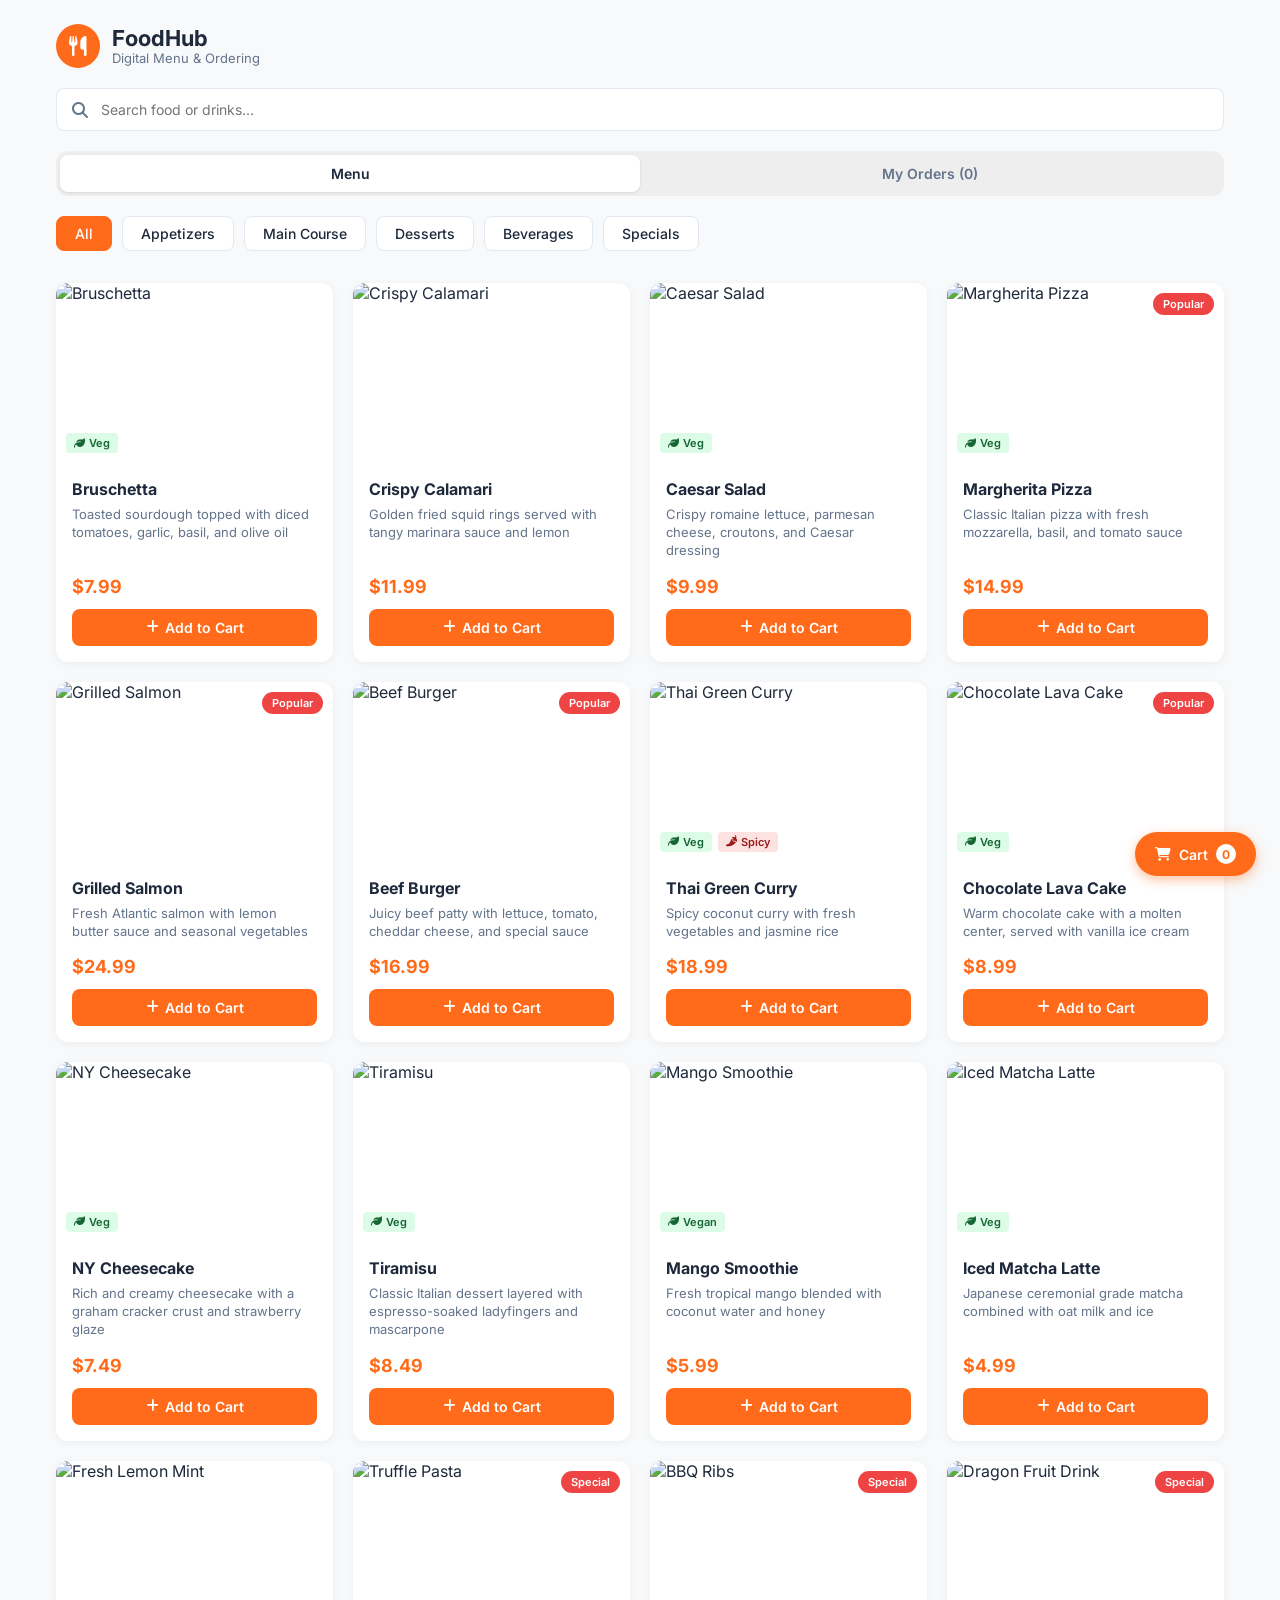
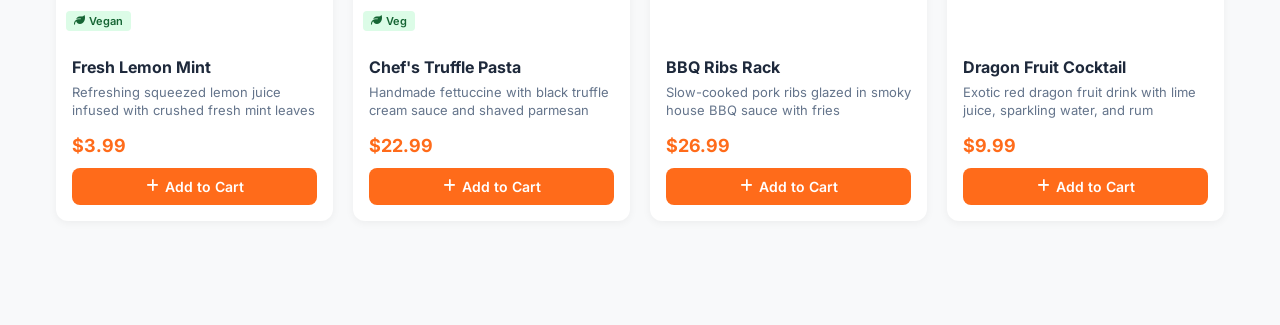
==== index-create-home-page.html @ 8c5c8119 "this is home page" ====
<!DOCTYPE html>
<html lang="en">
<head>
    <meta charset="UTF-8">
    <meta name="viewport" content="width=device-width, initial-scale=1.0">
    <title>FoodHub - Digital Menu & Ordering</title>
    <!-- Font Awesome for Icons -->
    <link rel="stylesheet" href="https://cdnjs.cloudflare.com/ajax/libs/font-awesome/6.4.0/css/all.min.css">
    <!-- Google Fonts -->
    <link href="https://fonts.googleapis.com/css2?family=Inter:wght@400;500;600;700&display=swap" rel="stylesheet">
    <!-- QRCode.js Library -->
    <script src="https://cdnjs.cloudflare.com/ajax/libs/qrcodejs/1.0.0/qrcode.min.js"></script>
    
    <style>
        :root {
            --primary-orange: #ff6b1a;
            --primary-hover: #e0550b;
            --bg-light: #f8f9fa;
            --card-bg: #ffffff;
            --text-dark: #1e293b;
            --text-muted: #64748b;
            --border-color: #e2e8f0;
            --tag-green-bg: #dcfce7;
            --tag-green-text: #166534;
            --tag-red-bg: #fee2e2;
            --tag-red-text: #991b1b;
        }

        * {
            box-sizing: border-box;
            margin: 0;
            padding: 0;
            font-family: 'Inter', sans-serif;
        }

        body {
            background-color: var(--bg-light);
            color: var(--text-dark);
            padding-bottom: 80px;
        }

        .container {
            max-width: 1200px;
            margin: 0 auto;
            padding: 24px 16px;
        }

        /* Header */
        .brand-header {
            display: flex;
            align-items: center;
            gap: 12px;
            margin-bottom: 20px;
        }

        .brand-icon {
            background-color: var(--primary-orange);
            color: #fff;
            width: 44px;
            height: 44px;
            border-radius: 50%;
            display: flex;
            align-items: center;
            justify-content: center;
            font-size: 20px;
        }

        .brand-text h1 {
            font-size: 22px;
            font-weight: 700;
            line-height: 1.1;
        }

        .brand-text p {
            font-size: 13px;
            color: var(--text-muted);
        }

        /* Search Bar */
        .search-container {
            position: relative;
            margin-bottom: 20px;
        }

        .search-container i {
            position: absolute;
            left: 16px;
            top: 50%;
            transform: translateY(-50%);
            color: var(--text-muted);
        }

        .search-input {
            width: 100%;
            padding: 12px 16px 12px 44px;
            border: 1px solid var(--border-color);
            border-radius: 8px;
            font-size: 14px;
            outline: none;
            background: #fff;
        }

        .search-input:focus {
            border-color: var(--primary-orange);
        }

        /* Navigation Switch */
        .top-nav {
            display: flex;
            background-color: #eee;
            border-radius: 12px;
            padding: 4px;
            margin-bottom: 20px;
        }

        .top-nav-btn {
            flex: 1;
            padding: 10px;
            border: none;
            background: transparent;
            font-size: 14px;
            font-weight: 600;
            color: var(--text-muted);
            cursor: pointer;
            border-radius: 8px;
            transition: background 0.2s;
        }

        .top-nav-btn.active {
            background-color: #fff;
            color: var(--text-dark);
            box-shadow: 0 1px 3px rgba(0,0,0,0.1);
        }

        /* Category Filter Tags */
        .categories {
            display: flex;
            gap: 10px;
            overflow-x: auto;
            margin-bottom: 28px;
            padding-bottom: 4px;
        }

        .category-btn {
            padding: 8px 18px;
            border: 1px solid var(--border-color);
            background-color: #fff;
            border-radius: 8px;
            font-size: 14px;
            font-weight: 500;
            color: var(--text-dark);
            cursor: pointer;
            white-space: nowrap;
        }

        .category-btn.active {
            background-color: var(--primary-orange);
            color: #fff;
            border-color: var(--primary-orange);
        }

        /* Grid Layout */
        .grid {
            display: grid;
            grid-template-columns: repeat(auto-fill, minmax(260px, 1fr));
            gap: 20px;
        }

        .no-results {
            grid-column: 1 / -1;
            text-align: center;
            padding: 40px;
            color: var(--text-muted);
            font-size: 16px;
            display: none;
        }

        /* Card Component */
        .card {
            background-color: var(--card-bg);
            border-radius: 12px;
            overflow: hidden;
            box-shadow: 0 2px 8px rgba(0,0,0,0.05);
            display: flex;
            flex-direction: column;
        }

        .card-img-container {
            position: relative;
            height: 180px;
            width: 100%;
        }

        .card-img-container img {
            width: 100%;
            height: 100%;
            object-fit: cover;
        }

        .popular-badge {
            position: absolute;
            top: 10px;
            right: 10px;
            background-color: #ef4444;
            color: #fff;
            font-size: 11px;
            font-weight: 600;
            padding: 4px 10px;
            border-radius: 12px;
        }

        .tags-container {
            position: absolute;
            bottom: 10px;
            left: 10px;
            display: flex;
            gap: 6px;
        }

        .tag {
            font-size: 11px;
            font-weight: 600;
            padding: 3px 8px;
            border-radius: 4px;
            display: flex;
            align-items: center;
            gap: 4px;
        }

        .tag-veg {
            background-color: var(--tag-green-bg);
            color: var(--tag-green-text);
        }

        .tag-spicy {
            background-color: var(--tag-red-bg);
            color: var(--tag-red-text);
        }

        .card-body {
            padding: 16px;
            display: flex;
            flex-direction: column;
            flex-grow: 1;
        }

        .card-title {
            font-size: 16px;
            font-weight: 700;
            margin-bottom: 6px;
        }

        .card-desc {
            font-size: 13px;
            color: var(--text-muted);
            margin-bottom: 16px;
            line-height: 1.4;
            flex-grow: 1;
        }

        .card-price {
            font-size: 18px;
            font-weight: 700;
            color: var(--primary-orange);
            margin-bottom: 12px;
        }

        .add-to-cart-btn {
            width: 100%;
            padding: 10px;
            background-color: var(--primary-orange);
            color: #fff;
            border: none;
            border-radius: 8px;
            font-size: 14px;
            font-weight: 600;
            cursor: pointer;
            display: flex;
            align-items: center;
            justify-content: center;
            gap: 6px;
            transition: background 0.2s;
        }

        .add-to-cart-btn:hover {
            background-color: var(--primary-hover);
        }

        /* Floating Cart */
        .floating-cart {
            position: fixed;
            bottom: 24px;
            right: 24px;
            background-color: var(--primary-orange);
            color: #fff;
            border: none;
            padding: 12px 20px;
            border-radius: 24px;
            font-size: 14px;
            font-weight: 600;
            display: flex;
            align-items: center;
            gap: 8px;
            box-shadow: 0 4px 12px rgba(255, 107, 26, 0.4);
            cursor: pointer;
            z-index: 10;
            transition: transform 0.2s;
        }

        .floating-cart:hover {
            transform: translateY(-2px);
        }

        .cart-badge {
            background-color: #fff;
            color: var(--primary-orange);
            border-radius: 50%;
            width: 20px;
            height: 20px;
            display: flex;
            align-items: center;
            justify-content: center;
            font-size: 12px;
            font-weight: 700;
        }

        /* Cart Overlay Sidebar */
        .cart-overlay {
            position: fixed;
            top: 0;
            left: 0;
            width: 100%;
            height: 100%;
            background: rgba(0, 0, 0, 0.5);
            display: none;
            justify-content: flex-end;
            z-index: 100;
        }

        .cart-overlay.active {
            display: flex;
        }

        .cart-sidebar {
            width: 100%;
            max-width: 400px;
            background-color: #fff;
            height: 100%;
            display: flex;
            flex-direction: column;
            padding: 20px;
            box-shadow: -2px 0 10px rgba(0,0,0,0.1);
        }

        .cart-header {
            display: flex;
            justify-content: space-between;
            align-items: center;
            border-bottom: 1px solid var(--border-color);
            padding-bottom: 12px;
            margin-bottom: 16px;
        }

        .close-cart {
            background: none;
            border: none;
            font-size: 20px;
            cursor: pointer;
            color: var(--text-muted);
        }

        .cart-items {
            flex: 1;
            overflow-y: auto;
            display: flex;
            flex-direction: column;
            gap: 12px;
        }

        .cart-item {
            display: flex;
            justify-content: space-between;
            align-items: center;
            padding: 10px;
            background-color: var(--bg-light);
            border-radius: 8px;
        }

        .cart-item-info h4 {
            font-size: 14px;
        }

        .cart-item-info p {
            font-size: 12px;
            color: var(--primary-orange);
            font-weight: 600;
        }

        .cart-item-controls {
            display: flex;
            align-items: center;
            gap: 8px;
        }

        .cart-item-controls button {
            width: 24px;
            height: 24px;
            border-radius: 4px;
            border: 1px solid var(--border-color);
            background: #fff;
            cursor: pointer;
            font-weight: bold;
        }

        .empty-cart-msg {
            text-align: center;
            color: var(--text-muted);
            margin-top: 40px;
            font-size: 14px;
        }

        .cart-footer {
            border-top: 1px solid var(--border-color);
            padding-top: 16px;
            margin-top: 16px;
        }

        .summary-row {
            display: flex;
            justify-content: space-between;
            font-size: 14px;
            margin-bottom: 8px;
        }

        .summary-row.total {
            font-weight: 700;
            font-size: 16px;
            color: var(--text-dark);
            margin-top: 12px;
        }

        .checkout-btn {
            width: 100%;
            padding: 12px;
            background-color: var(--primary-orange);
            color: #fff;
            border: none;
            border-radius: 8px;
            font-size: 15px;
            font-weight: 600;
            cursor: pointer;
            margin-top: 12px;
        }

        .checkout-btn:hover {
            background-color: var(--primary-hover);
        }

        /* Modal Styles */
        .modal-overlay {
            position: fixed;
            top: 0;
            left: 0;
            width: 100%;
            height: 100%;
            background: rgba(0, 0, 0, 0.6);
            display: none;
            align-items: center;
            justify-content: center;
            z-index: 200;
        }

        .modal-overlay.active {
            display: flex;
        }

        .modal-card {
            background: #fff;
            border-radius: 16px;
            width: 90%;
            max-width: 420px;
            padding: 24px;
            position: relative;
            box-shadow: 0 10px 25px rgba(0,0,0,0.15);
            text-align: center;
        }

        .modal-close {
            position: absolute;
            top: 16px;
            right: 16px;
            background: none;
            border: none;
            font-size: 20px;
            cursor: pointer;
            color: var(--text-muted);
        }

        .modal-title {
            font-size: 18px;
            font-weight: 700;
            margin-bottom: 4px;
        }

        .modal-subtitle {
            font-size: 13px;
            color: var(--text-muted);
            margin-bottom: 20px;
        }

        .qr-wrapper {
            background: #f8f9fa;
            border: 1px dashed var(--border-color);
            border-radius: 12px;
            padding: 20px;
            display: flex;
            flex-direction: column;
            align-items: center;
            justify-content: center;
            margin-bottom: 16px;
        }

        #qrcode img {
            margin: 0 auto;
            border-radius: 8px;
        }

        .qr-amount {
            font-size: 22px;
            font-weight: 700;
            color: var(--primary-orange);
            margin-top: 12px;
        }

        .pay-instructions {
            font-size: 12px;
            color: var(--text-muted);
            margin-bottom: 20px;
        }

        .confirm-pay-btn {
            width: 100%;
            padding: 12px;
            background-color: #10b981;
            color: #fff;
            border: none;
            border-radius: 8px;
            font-size: 15px;
            font-weight: 600;
            cursor: pointer;
            transition: background 0.2s;
        }

        .confirm-pay-btn:hover {
            background-color: #059669;
        }
    </style>
</head>
<body>

    <div class="container">
        <!-- Header -->
        <header class="brand-header">
            <div class="brand-icon">
                <i class="fa-solid fa-utensils"></i>
            </div>
            <div class="brand-text">
                <h1>FoodHub</h1>
                <p>Digital Menu & Ordering</p>
            </div>
        </header>

        <!-- Search Bar -->
        <div class="search-container">
            <i class="fa-solid fa-magnifying-glass"></i>
            <input type="text" id="searchInput" class="search-input" placeholder="Search food or drinks...">
        </div>

        <!-- Top Navigation -->
        <nav class="top-nav">
            <button class="top-nav-btn active">Menu</button>
            <button class="top-nav-btn" id="navOrdersBtn">My Orders (<span class="cart-count">0</span>)</button>
        </nav>

        <!-- Category Filters -->
        <div class="categories">
            <button class="category-btn active" data-category="All">All</button>
            <button class="category-btn" data-category="Appetizers">Appetizers</button>
            <button class="category-btn" data-category="Main Course">Main Course</button>
            <button class="category-btn" data-category="Desserts">Desserts</button>
            <button class="category-btn" data-category="Beverages">Beverages</button>
            <button class="category-btn" data-category="Specials">Specials</button>
        </div>

        <!-- Food & Drinks Grid -->
        <main class="grid" id="foodGrid">
            
            <!-- Appetizers -->
            <div class="card" data-id="1" data-category="Appetizers" data-title="Bruschetta" data-price="7.99">
                <div class="card-img-container">
                    <img src="https://images.unsplash.com/photo-1572656631137-7935297eff55?auto=format&fit=crop&w=500&q=80" alt="Bruschetta">
                    <div class="tags-container">
                        <span class="tag tag-veg"><i class="fa-solid fa-leaf"></i> Veg</span>
                    </div>
                </div>
                <div class="card-body">
                    <h2 class="card-title">Bruschetta</h2>
                    <p class="card-desc">Toasted sourdough topped with diced tomatoes, garlic, basil, and olive oil</p>
                    <div class="card-price">$7.99</div>
                    <button class="add-to-cart-btn"><i class="fa-solid fa-plus"></i> Add to Cart</button>
                </div>
            </div>

            <div class="card" data-id="2" data-category="Appetizers" data-title="Crispy Calamari" data-price="11.99">
                <div class="card-img-container">
                    <img src="https://images.unsplash.com/photo-1599488615731-7e5c2823ff28?auto=format&fit=crop&w=500&q=80" alt="Crispy Calamari">
                </div>
                <div class="card-body">
                    <h2 class="card-title">Crispy Calamari</h2>
                    <p class="card-desc">Golden fried squid rings served with tangy marinara sauce and lemon</p>
                    <div class="card-price">$11.99</div>
                    <button class="add-to-cart-btn"><i class="fa-solid fa-plus"></i> Add to Cart</button>
                </div>
            </div>

            <div class="card" data-id="3" data-category="Appetizers" data-title="Caesar Salad" data-price="9.99">
                <div class="card-img-container">
                    <img src="https://images.unsplash.com/photo-1546793665-c74683f339c1?auto=format&fit=crop&w=500&q=80" alt="Caesar Salad">
                    <div class="tags-container">
                        <span class="tag tag-veg"><i class="fa-solid fa-leaf"></i> Veg</span>
                    </div>
                </div>
                <div class="card-body">
                    <h2 class="card-title">Caesar Salad</h2>
                    <p class="card-desc">Crispy romaine lettuce, parmesan cheese, croutons, and Caesar dressing</p>
                    <div class="card-price">$9.99</div>
                    <button class="add-to-cart-btn"><i class="fa-solid fa-plus"></i> Add to Cart</button>
                </div>
            </div>

            <!-- Main Course -->
            <div class="card" data-id="4" data-category="Main Course" data-title="Margherita Pizza" data-price="14.99">
                <div class="card-img-container">
                    <img src="https://images.unsplash.com/photo-1604382354936-07c5d9983bd3?auto=format&fit=crop&w=500&q=80" alt="Margherita Pizza">
                    <span class="popular-badge">Popular</span>
                    <div class="tags-container">
                        <span class="tag tag-veg"><i class="fa-solid fa-leaf"></i> Veg</span>
                    </div>
                </div>
                <div class="card-body">
                    <h2 class="card-title">Margherita Pizza</h2>
                    <p class="card-desc">Classic Italian pizza with fresh mozzarella, basil, and tomato sauce</p>
                    <div class="card-price">$14.99</div>
                    <button class="add-to-cart-btn"><i class="fa-solid fa-plus"></i> Add to Cart</button>
                </div>
            </div>

            <div class="card" data-id="5" data-category="Main Course" data-title="Grilled Salmon" data-price="24.99">
                <div class="card-img-container">
                    <img src="https://images.unsplash.com/photo-1467003909585-2f8a72700288?auto=format&fit=crop&w=500&q=80" alt="Grilled Salmon">
                    <span class="popular-badge">Popular</span>
                </div>
                <div class="card-body">
                    <h2 class="card-title">Grilled Salmon</h2>
                    <p class="card-desc">Fresh Atlantic salmon with lemon butter sauce and seasonal vegetables</p>
                    <div class="card-price">$24.99</div>
                    <button class="add-to-cart-btn"><i class="fa-solid fa-plus"></i> Add to Cart</button>
                </div>
            </div>

            <div class="card" data-id="6" data-category="Main Course" data-title="Beef Burger" data-price="16.99">
                <div class="card-img-container">
                    <img src="https://images.unsplash.com/photo-1568901346375-23c9450c58cd?auto=format&fit=crop&w=500&q=80" alt="Beef Burger">
                    <span class="popular-badge">Popular</span>
                </div>
                <div class="card-body">
                    <h2 class="card-title">Beef Burger</h2>
                    <p class="card-desc">Juicy beef patty with lettuce, tomato, cheddar cheese, and special sauce</p>
                    <div class="card-price">$16.99</div>
                    <button class="add-to-cart-btn"><i class="fa-solid fa-plus"></i> Add to Cart</button>
                </div>
            </div>

            <div class="card" data-id="7" data-category="Main Course" data-title="Thai Green Curry" data-price="18.99">
                <div class="card-img-container">
                    <img src="https://images.unsplash.com/photo-1455619452474-d2be8b1e70cd?auto=format&fit=crop&w=500&q=80" alt="Thai Green Curry">
                    <div class="tags-container">
                        <span class="tag tag-veg"><i class="fa-solid fa-leaf"></i> Veg</span>
                        <span class="tag tag-spicy"><i class="fa-solid fa-pepper-hot"></i> Spicy</span>
                    </div>
                </div>
                <div class="card-body">
                    <h2 class="card-title">Thai Green Curry</h2>
                    <p class="card-desc">Spicy coconut curry with fresh vegetables and jasmine rice</p>
                    <div class="card-price">$18.99</div>
                    <button class="add-to-cart-btn"><i class="fa-solid fa-plus"></i> Add to Cart</button>
                </div>
            </div>

            <!-- Desserts -->
            <div class="card" data-id="8" data-category="Desserts" data-title="Chocolate Lava Cake" data-price="8.99">
                <div class="card-img-container">
                    <img src="https://images.unsplash.com/photo-1606313564200-e75d5e30476c?auto=format&fit=crop&w=500&q=80" alt="Chocolate Lava Cake">
                    <span class="popular-badge">Popular</span>
                    <div class="tags-container">
                        <span class="tag tag-veg"><i class="fa-solid fa-leaf"></i> Veg</span>
                    </div>
                </div>
                <div class="card-body">
                    <h2 class="card-title">Chocolate Lava Cake</h2>
                    <p class="card-desc">Warm chocolate cake with a molten center, served with vanilla ice cream</p>
                    <div class="card-price">$8.99</div>
                    <button class="add-to-cart-btn"><i class="fa-solid fa-plus"></i> Add to Cart</button>
                </div>
            </div>

            <div class="card" data-id="9" data-category="Desserts" data-title="NY Cheesecake" data-price="7.49">
                <div class="card-img-container">
                    <img src="https://images.unsplash.com/photo-1533134242443-d4fd215305ad?auto=format&fit=crop&w=500&q=80" alt="NY Cheesecake">
                    <div class="tags-container">
                        <span class="tag tag-veg"><i class="fa-solid fa-leaf"></i> Veg</span>
                    </div>
                </div>
                <div class="card-body">
                    <h2 class="card-title">NY Cheesecake</h2>
                    <p class="card-desc">Rich and creamy cheesecake with a graham cracker crust and strawberry glaze</p>
                    <div class="card-price">$7.49</div>
                    <button class="add-to-cart-btn"><i class="fa-solid fa-plus"></i> Add to Cart</button>
                </div>
            </div>

            <div class="card" data-id="10" data-category="Desserts" data-title="Tiramisu" data-price="8.49">
                <div class="card-img-container">
                    <img src="https://images.unsplash.com/photo-1571877227200-a0d98ea607e9?auto=format&fit=crop&w=500&q=80" alt="Tiramisu">
                    <div class="tags-container">
                        <span class="tag tag-veg"><i class="fa-solid fa-leaf"></i> Veg</span>
                    </div>
                </div>
                <div class="card-body">
                    <h2 class="card-title">Tiramisu</h2>
                    <p class="card-desc">Classic Italian dessert layered with espresso-soaked ladyfingers and mascarpone</p>
                    <div class="card-price">$8.49</div>
                    <button class="add-to-cart-btn"><i class="fa-solid fa-plus"></i> Add to Cart</button>
                </div>
            </div>

            <!-- Beverages -->
            <div class="card" data-id="11" data-category="Beverages" data-title="Mango Smoothie" data-price="5.99">
                <div class="card-img-container">
                    <img src="https://images.unsplash.com/photo-1553530666-ba11a7da3888?auto=format&fit=crop&w=500&q=80" alt="Mango Smoothie">
                    <div class="tags-container">
                        <span class="tag tag-veg"><i class="fa-solid fa-leaf"></i> Vegan</span>
                    </div>
                </div>
                <div class="card-body">
                    <h2 class="card-title">Mango Smoothie</h2>
                    <p class="card-desc">Fresh tropical mango blended with coconut water and honey</p>
                    <div class="card-price">$5.99</div>
                    <button class="add-to-cart-btn"><i class="fa-solid fa-plus"></i> Add to Cart</button>
                </div>
            </div>

            <div class="card" data-id="12" data-category="Beverages" data-title="Iced Matcha Latte" data-price="4.99">
                <div class="card-img-container">
                    <img src="https://images.unsplash.com/photo-1536256263959-770b48d82b0a?auto=format&fit=crop&w=500&q=80" alt="Iced Matcha Latte">
                    <div class="tags-container">
                        <span class="tag tag-veg"><i class="fa-solid fa-leaf"></i> Veg</span>
                    </div>
                </div>
                <div class="card-body">
                    <h2 class="card-title">Iced Matcha Latte</h2>
                    <p class="card-desc">Japanese ceremonial grade matcha combined with oat milk and ice</p>
                    <div class="card-price">$4.99</div>
                    <button class="add-to-cart-btn"><i class="fa-solid fa-plus"></i> Add to Cart</button>
                </div>
            </div>

            <div class="card" data-id="13" data-category="Beverages" data-title="Fresh Lemon Mint" data-price="3.99">
                <div class="card-img-container">
                    <img src="https://images.unsplash.com/photo-1513558161293-cdaf765ed2fd?auto=format&fit=crop&w=500&q=80" alt="Fresh Lemon Mint">
                    <div class="tags-container">
                        <span class="tag tag-veg"><i class="fa-solid fa-leaf"></i> Vegan</span>
                    </div>
                </div>
                <div class="card-body">
                    <h2 class="card-title">Fresh Lemon Mint</h2>
                    <p class="card-desc">Refreshing squeezed lemon juice infused with crushed fresh mint leaves</p>
                    <div class="card-price">$3.99</div>
                    <button class="add-to-cart-btn"><i class="fa-solid fa-plus"></i> Add to Cart</button>
                </div>
            </div>

            <!-- Specials -->
            <div class="card" data-id="14" data-category="Specials" data-title="Chef's Truffle Pasta" data-price="22.99">
                <div class="card-img-container">
                    <img src="https://images.unsplash.com/photo-1551183053-bf91a1d81141?auto=format&fit=crop&w=500&q=80" alt="Truffle Pasta">
                    <span class="popular-badge">Special</span>
                    <div class="tags-container">
                        <span class="tag tag-veg"><i class="fa-solid fa-leaf"></i> Veg</span>
                    </div>
                </div>
                <div class="card-body">
                    <h2 class="card-title">Chef's Truffle Pasta</h2>
                    <p class="card-desc">Handmade fettuccine with black truffle cream sauce and shaved parmesan</p>
                    <div class="card-price">$22.99</div>
                    <button class="add-to-cart-btn"><i class="fa-solid fa-plus"></i> Add to Cart</button>
                </div>
            </div>

            <div class="card" data-id="15" data-category="Specials" data-title="BBQ Ribs Rack" data-price="26.99">
                <div class="card-img-container">
                    <img src="https://images.unsplash.com/photo-1544025162-d76694265947?auto=format&fit=crop&w=500&q=80" alt="BBQ Ribs">
                    <span class="popular-badge">Special</span>
                </div>
                <div class="card-body">
                    <h2 class="card-title">BBQ Ribs Rack</h2>
                    <p class="card-desc">Slow-cooked pork ribs glazed in smoky house BBQ sauce with fries</p>
                    <div class="card-price">$26.99</div>
                    <button class="add-to-cart-btn"><i class="fa-solid fa-plus"></i> Add to Cart</button>
                </div>
            </div>

            <div class="card" data-id="16" data-category="Specials" data-title="Dragon Fruit Cocktail" data-price="9.99">
                <div class="card-img-container">
                    <img src="https://images.unsplash.com/photo-1551024709-8f23befc6f87?auto=format&fit=crop&w=500&q=80" alt="Dragon Fruit Drink">
                    <span class="popular-badge">Special</span>
                </div>
                <div class="card-body">
                    <h2 class="card-title">Dragon Fruit Cocktail</h2>
                    <p class="card-desc">Exotic red dragon fruit drink with lime juice, sparkling water, and rum</p>
                    <div class="card-price">$9.99</div>
                    <button class="add-to-cart-btn"><i class="fa-solid fa-plus"></i> Add to Cart</button>
                </div>
            </div>

            <div class="no-results" id="noResults">
                <i class="fa-solid fa-utensils" style="font-size: 32px; margin-bottom: 8px;"></i>
                <p>No food or drink items match your search.</p>
            </div>

        </main>
    </div>

    <!-- Floating Cart Button -->
    <button class="floating-cart" id="floatingCartBtn">
        <i class="fa-solid fa-cart-shopping"></i> Cart
        <span class="cart-badge cart-count">0</span>
    </button>

    <!-- Slide-Out Cart Overlay -->
    <div class="cart-overlay" id="cartOverlay">
        <div class="cart-sidebar">
            <div class="cart-header">
                <h3>Your Order</h3>
                <button class="close-cart" id="closeCartBtn">&times;</button>
            </div>
            
            <div class="cart-items" id="cartItemsContainer">
                <div class="empty-cart-msg">Your cart is empty</div>
            </div>

            <div class="cart-footer">
                <div class="summary-row">
                    <span>Subtotal</span>
                    <span id="subtotalVal">$0.00</span>
                </div>
                <div class="summary-row">
                    <span>Tax (8%)</span>
                    <span id="taxVal">$0.00</span>
                </div>
                <div class="summary-row total">
                    <span>Total</span>
                    <span id="totalVal">$0.00</span>
                </div>
                <button class="checkout-btn" id="checkoutBtn">Checkout</button>
            </div>
        </div>
    </div>

    <!-- QR Code Checkout Modal -->
    <div class="modal-overlay" id="checkoutModal">
        <div class="modal-card">
            <button class="modal-close" id="closeModalBtn">&times;</button>
            <h3 class="modal-title">Scan to Pay</h3>
            <p class="modal-subtitle">Use your banking app to scan the QR code</p>
            
            <div class="qr-wrapper">
                <div id="qrcode"></div>
                <div class="qr-amount" id="qrTotalVal">$0.00</div>
            </div>
            
            <p class="pay-instructions">Order #<span id="orderId"></span> • Total includes taxes</p>
            <button class="confirm-pay-btn" id="confirmPayBtn">I Have Paid</button>
        </div>
    </div>

    <script>
        // State Management
        let cart = [];
        let qrCodeInstance = null;
        let selectedCategory = 'All';

        // DOM Elements
        const searchInput = document.getElementById('searchInput');
        const categoryBtns = document.querySelectorAll('.category-btn');
        const cards = document.querySelectorAll('.card');
        const noResults = document.getElementById('noResults');
        const floatingCartBtn = document.getElementById('floatingCartBtn');
        const navOrdersBtn = document.getElementById('navOrdersBtn');
        const closeCartBtn = document.getElementById('closeCartBtn');
        const cartOverlay = document.getElementById('cartOverlay');
        const cartItemsContainer = document.getElementById('cartItemsContainer');
        const cartCountElems = document.querySelectorAll('.cart-count');
        const subtotalVal = document.getElementById('subtotalVal');
        const taxVal = document.getElementById('taxVal');
        const totalVal = document.getElementById('totalVal');
        
        // Modal Elements
        const checkoutBtn = document.getElementById('checkoutBtn');
        const checkoutModal = document.getElementById('checkoutModal');
        const closeModalBtn = document.getElementById('closeModalBtn');
        const qrTotalVal = document.getElementById('qrTotalVal');
        const orderIdElem = document.getElementById('orderId');
        const confirmPayBtn = document.getElementById('confirmPayBtn');

        // Combined Search & Filter Function
        function filterItems() {
            const query = searchInput.value.toLowerCase().trim();
            let visibleCount = 0;

            cards.forEach(card => {
                const title = card.getAttribute('data-title').toLowerCase();
                const desc = card.querySelector('.card-desc').textContent.toLowerCase();
                const category = card.getAttribute('data-category');

                const matchesSearch = title.includes(query) || desc.includes(query);
                const matchesCategory = selectedCategory === 'All' || category === selectedCategory;

                if (matchesSearch && matchesCategory) {
                    card.style.display = 'flex';
                    visibleCount++;
                } else {
                    card.style.display = 'none';
                }
            });

            if (visibleCount === 0) {
                noResults.style.display = 'block';
            } else {
                noResults.style.display = 'none';
            }
        }

        // Live Search Input Handler
        searchInput.addEventListener('input', filterItems);

        // Category Filter Switch Handler
        categoryBtns.forEach(btn => {
            btn.addEventListener('click', () => {
                categoryBtns.forEach(b => b.classList.remove('active'));
                btn.classList.add('active');
                selectedCategory = btn.getAttribute('data-category');
                filterItems();
            });
        });

        // Cart Drawer Controls
        function openCart() {
            cartOverlay.classList.add('active');
        }

        function closeCart() {
            cartOverlay.classList.remove('active');
        }

        floatingCartBtn.addEventListener('click', openCart);
        navOrdersBtn.addEventListener('click', openCart);
        closeCartBtn.addEventListener('click', closeCart);
        
        cartOverlay.addEventListener('click', (e) => {
            if (e.target === cartOverlay) {
                closeCart();
            }
        });

        // Add to Cart Handlers
        document.querySelectorAll('.add-to-cart-btn').forEach(btn => {
            btn.addEventListener('click', (e) => {
                const card = e.target.closest('.card');
                const id = card.getAttribute('data-id');
                const title = card.getAttribute('data-title');
                const price = parseFloat(card.getAttribute('data-price'));

                addToCart(id, title, price);
            });
        });

        function addToCart(id, title, price) {
            const existingItem = cart.find(item => item.id === id);
            if (existingItem) {
                existingItem.quantity += 1;
            } else {
                cart.push({ id, title, price, quantity: 1 });
            }
            updateCartUI();
        }

        function updateQuantity(id, change) {
            const item = cart.find(item => item.id === id);
            if (item) {
                item.quantity += change;
                if (item.quantity <= 0) {
                    cart = cart.filter(i => i.id !== id);
                }
            }
            updateCartUI();
        }

        // Render Cart & Update Totals
        function updateCartUI() {
            const totalCount = cart.reduce((sum, item) => sum + item.quantity, 0);
            cartCountElems.forEach(el => el.textContent = totalCount);

            if (cart.length === 0) {
                cartItemsContainer.innerHTML = '<div class="empty-cart-msg">Your cart is empty</div>';
            } else {
                cartItemsContainer.innerHTML = cart.map(item => `
                    <div class="cart-item">
                        <div class="cart-item-info">
                            <h4>${item.title}</h4>
                            <p>$${(item.price * item.quantity).toFixed(2)}</p>
                        </div>
                        <div class="cart-item-controls">
                            <button onclick="updateQuantity('${item.id}', -1)">-</button>
                            <span>${item.quantity}</span>
                            <button onclick="updateQuantity('${item.id}', 1)">+</button>
                        </div>
                    </div>
                `).join('');
            }

            const subtotal = cart.reduce((sum, item) => sum + (item.price * item.quantity), 0);
            const tax = subtotal * 0.08;
            const total = subtotal + tax;

            subtotalVal.textContent = `$${subtotal.toFixed(2)}`;
            taxVal.textContent = `$${tax.toFixed(2)}`;
            totalVal.textContent = `$${total.toFixed(2)}`;
        }

        // Checkout & QR Code Modal Logic
        checkoutBtn.addEventListener('click', () => {
            if (cart.length === 0) {
                alert('Your cart is empty!');
                return;
            }

            const subtotal = cart.reduce((sum, item) => sum + (item.price * item.quantity), 0);
            const total = (subtotal * 1.08).toFixed(2);
            const randomOrderId = Math.floor(100000 + Math.random() * 900000);

            qrTotalVal.textContent = `$${total}`;
            orderIdElem.textContent = randomOrderId;

            const qrContainer = document.getElementById('qrcode');
            qrContainer.innerHTML = '';

            const paymentPayload = `foodhub://pay?order=${randomOrderId}&amount=${total}`;

            qrCodeInstance = new QRCode(qrContainer, {
                text: paymentPayload,
                width: 160,
                height: 160,
                colorDark: '#1e293b',
                colorLight: '#ffffff',
                correctLevel: QRCode.CorrectLevel.H
            });

            closeCart();
            checkoutModal.classList.add('active');
        });

        // Close Modal Handlers
        closeModalBtn.addEventListener('click', () => {
            checkoutModal.classList.remove('active');
        });

        checkoutModal.addEventListener('click', (e) => {
            if (e.target === checkoutModal) {
                checkoutModal.classList.remove('active');
            }
        });

        // Complete Payment Action
        confirmPayBtn.addEventListener('click', () => {
            alert('Payment received! Your order is being prepared.');
            cart = [];
            updateCartUI();
            checkoutModal.classList.remove('active');
        });
    </script>
</body>
</html>
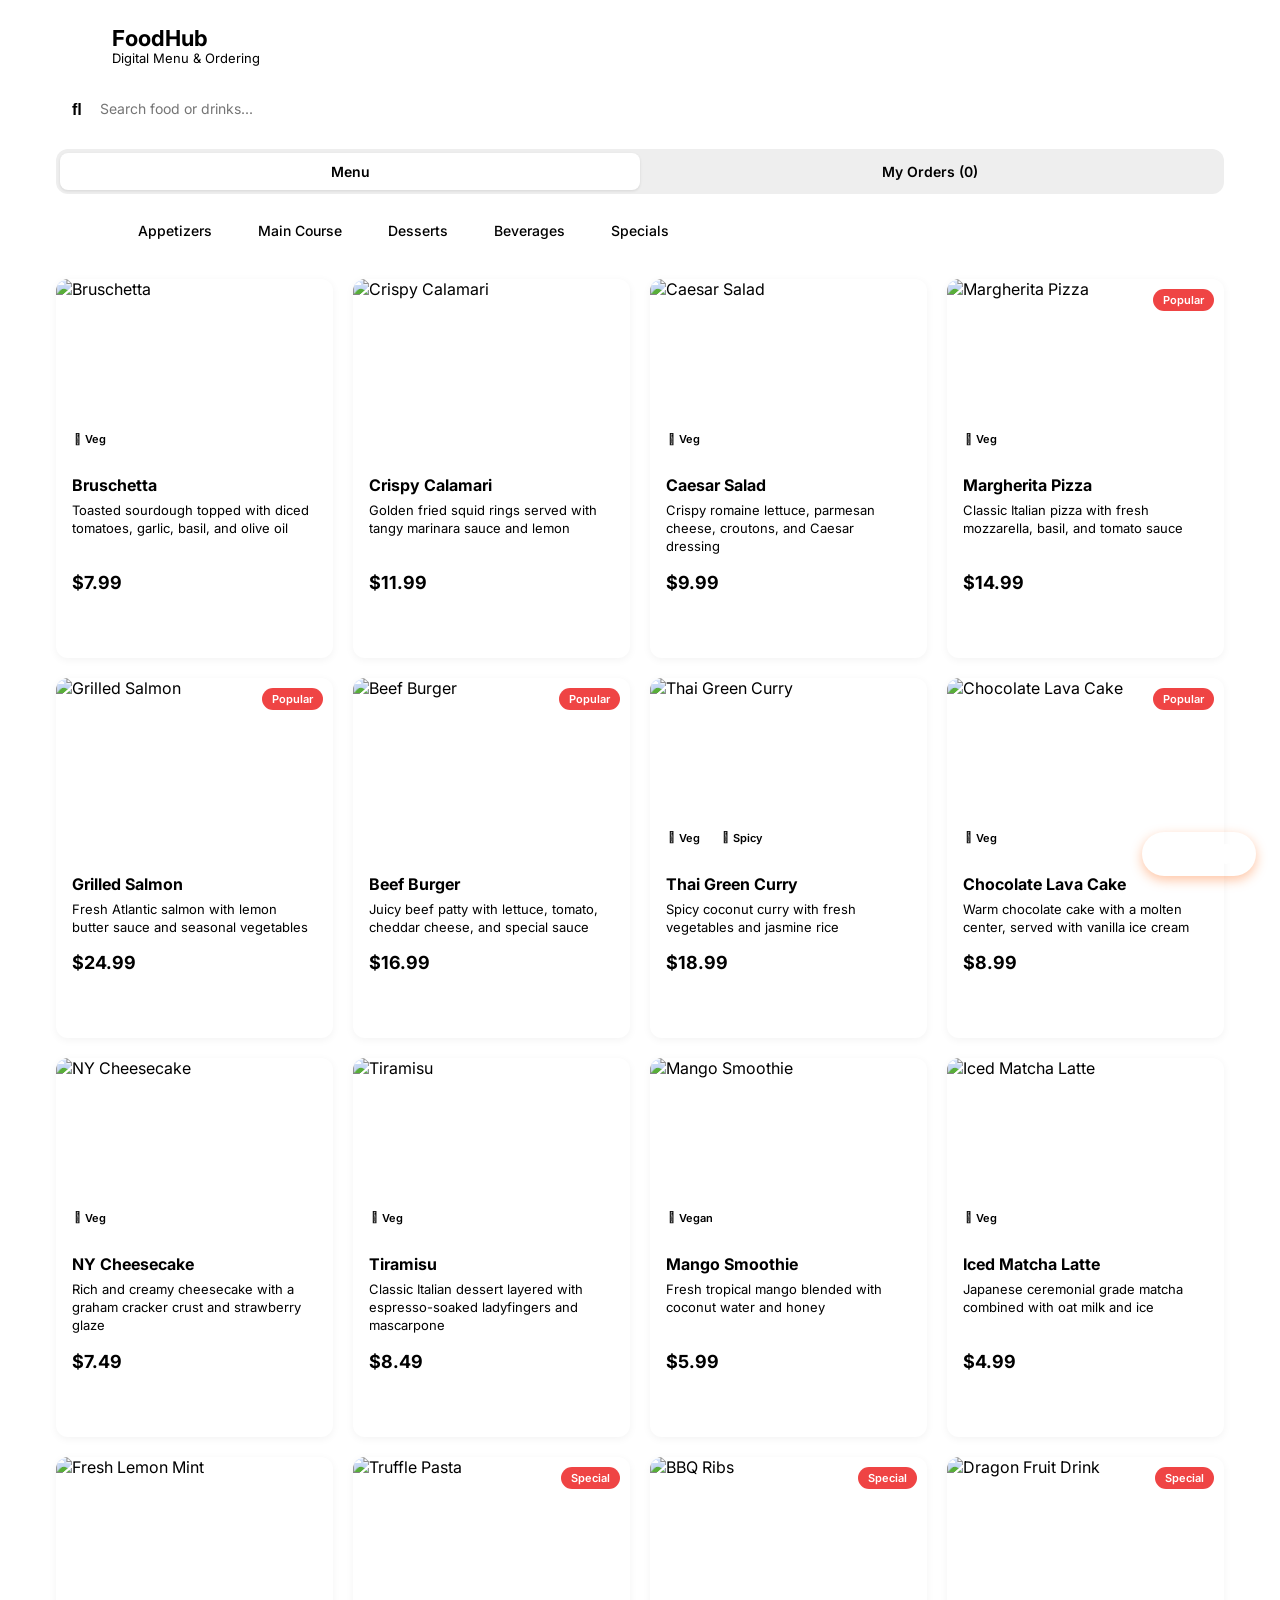
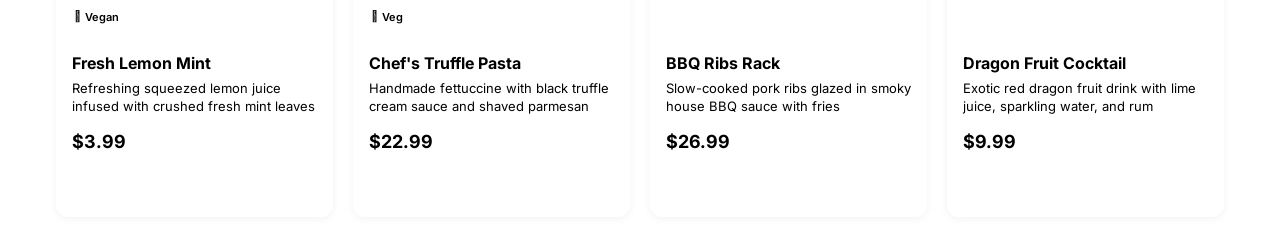
==== commit 79658212: "ignore" ====
--- a/index-create-home-page.html
+++ b/index-create-home-page.html
@@ -12,19 +12,7 @@
     <script src="https://cdnjs.cloudflare.com/ajax/libs/qrcodejs/1.0.0/qrcode.min.js"></script>
     
     <style>
-        :root {
-            --primary-orange: #ff6b1a;
-            --primary-hover: #e0550b;
-            --bg-light: #f8f9fa;
-            --card-bg: #ffffff;
-            --text-dark: #1e293b;
-            --text-muted: #64748b;
-            --border-color: #e2e8f0;
-            --tag-green-bg: #dcfce7;
-            --tag-green-text: #166534;
-            --tag-red-bg: #fee2e2;
-            --tag-red-text: #991b1b;
-        }
+        :root 
 
         * {
             box-sizing: border-box;
